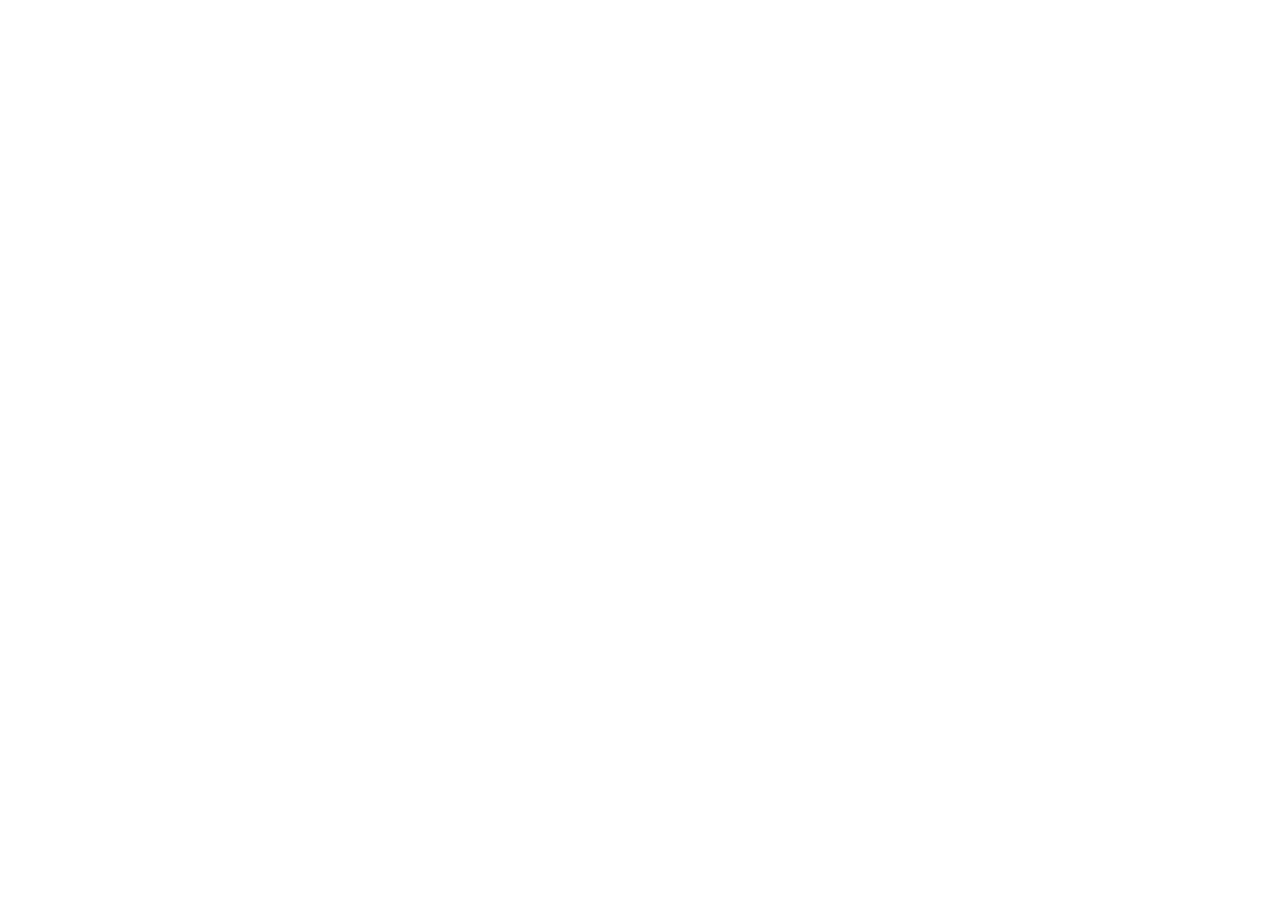
==== index.html @ 286fa3f6 "Create index.html" ====
<!DOCTYPE html>
<html>
<head>
    <meta charset="UTF-8">
    <meta name="viewport" content="width=device-width, initial-scale=1.0">
    <title>NexuronAI</title>

    <style>
        * {
            margin: 0;
            padding: 0;
            box-sizing: border-box;
        }

        html,
        body {
            width: 100%;
            height: 100%;
            overflow: hidden;
        }

        iframe {
            width: 100%;
            height: 100%;
            border: none;
            display: block;
        }
    </style>
</head>

<body>

    <iframe
        src="https://bradyai-web.onrender.com"
        allow="fullscreen"
    ></iframe>

</body>
</html>
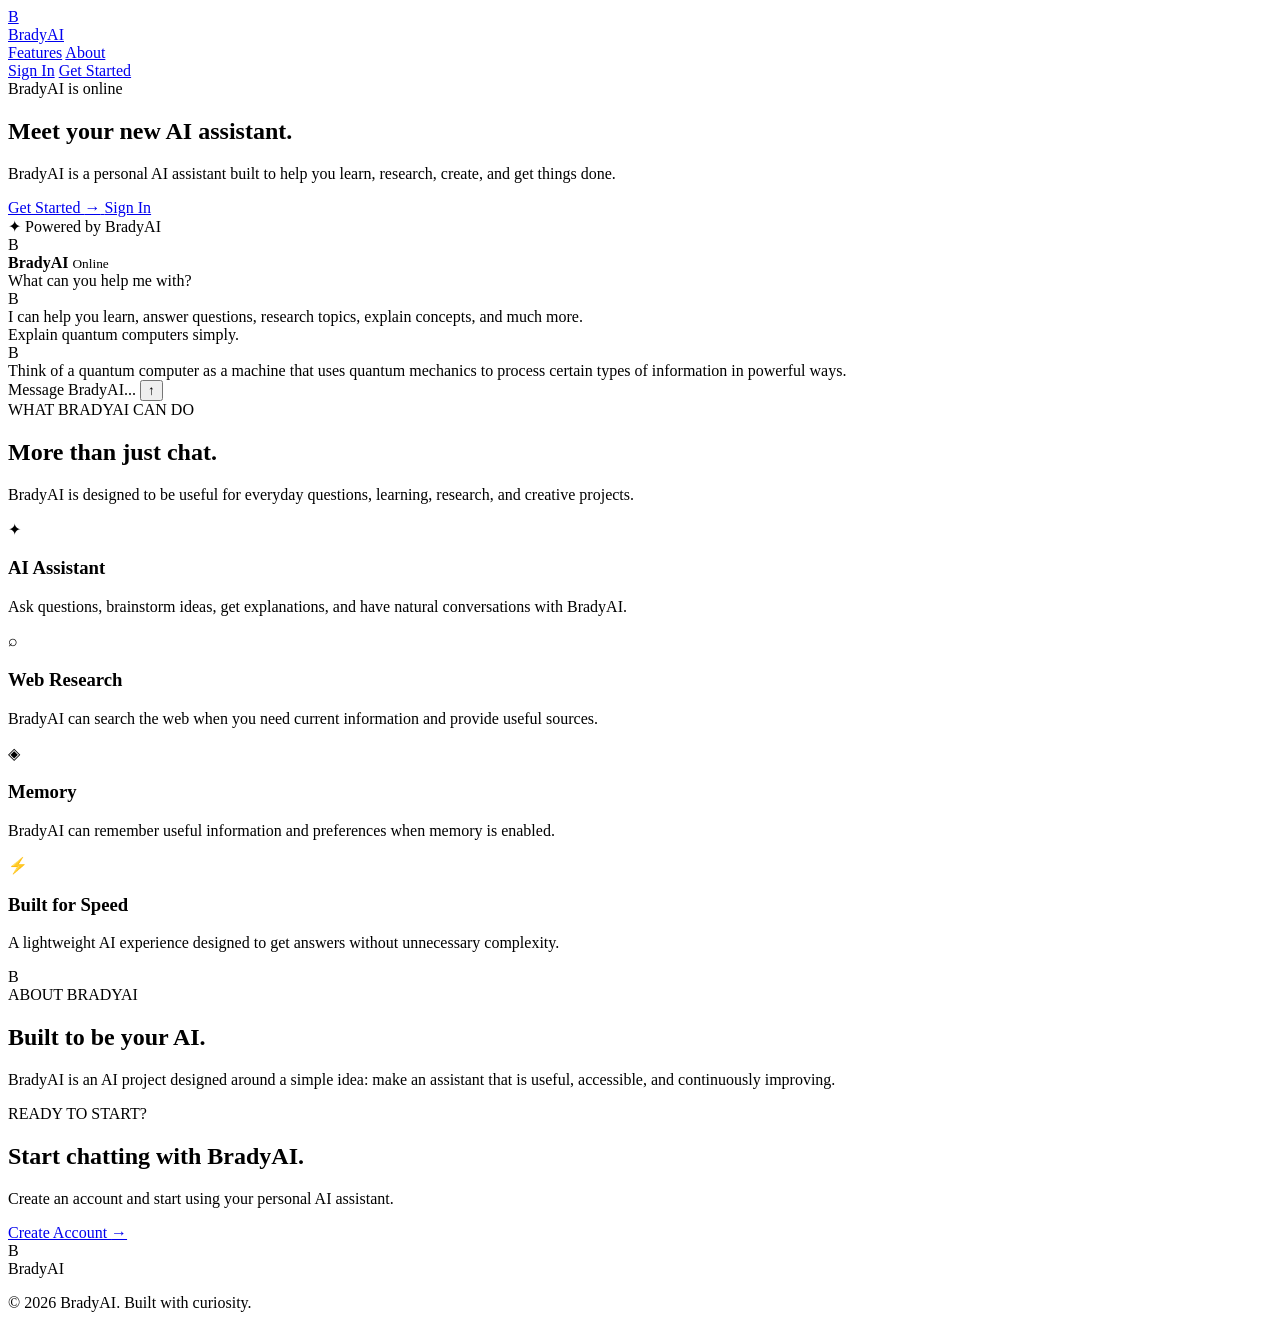
==== commit f994d51c: "Rename index (3).html to index.html" ====
--- a/index.html
+++ b/index.html
@@ -1,39 +1,345 @@
 <!DOCTYPE html>
-<html>
+<html lang="en">
 <head>
     <meta charset="UTF-8">
     <meta name="viewport" content="width=device-width, initial-scale=1.0">
-    <title>NexuronAI</title>
-
-    <style>
-        * {
-            margin: 0;
-            padding: 0;
-            box-sizing: border-box;
-        }
-
-        html,
-        body {
-            width: 100%;
-            height: 100%;
-            overflow: hidden;
-        }
-
-        iframe {
-            width: 100%;
-            height: 100%;
-            border: none;
-            display: block;
-        }
-    </style>
+
+    <title>BradyAI — Your AI Assistant</title>
+
+    <link rel="icon" type="image/png" href="{{ url_for('static', filename='bradyai.png') }}">
+
+    <link rel="stylesheet" href="/static/landing.css">
+
+    <!-- Clerk -->
+    <script
+      defer
+      crossorigin="anonymous"
+      src="https://shining-insect-593.clerk.accounts.dev/npm/@clerk/ui@1/dist/ui.browser.js"
+      type="text/javascript">
+    </script>
+
+    <script
+      defer
+      crossorigin="anonymous"
+      data-clerk-publishable-key="pk_test_c2hpbmluZy1pbnNlY3QtNTkzLmNsZXJrLmFjY291bnRzLmRldiQ"
+      src="https://shining-insect-593.clerk.accounts.dev/npm/@clerk/clerk-js@6/dist/clerk.browser.js">
+    </script>
 </head>
 
 <body>
 
-    <iframe
-        src="https://bradyai-web.onrender.com"
-        allow="fullscreen"
-    ></iframe>
+    <!-- ================= NAVBAR ================= -->
+
+    <header class="navbar">
+
+        <a href="/" class="logo">
+            <div class="logo-icon">B</div>
+            <span>Brady<span class="logo-ai">AI</span></span>
+        </a>
+
+        <nav class="nav-links">
+            <a href="#features">Features</a>
+            <a href="#about">About</a>
+        </nav>
+
+        <div class="nav-buttons">
+            <a href="/sign-in" class="login-btn">Sign In</a>
+            <a href="/sign-up" class="signup-btn">Get Started</a>
+        </div>
+
+    </header>
+
+
+    <!-- ================= HERO ================= -->
+
+    <main>
+
+        <section class="hero">
+
+            <div class="hero-content">
+
+                <div class="badge">
+                    <span class="status-dot"></span>
+                    BradyAI is online
+                </div>
+
+                <h1>
+                    Meet your new
+                    <span>AI assistant.</span>
+                </h1>
+
+                <p>
+                    BradyAI is a personal AI assistant built to help you
+                    learn, research, create, and get things done.
+                </p>
+
+                <div class="hero-buttons">
+
+                    <a href="/sign-up" class="primary-btn">
+                        Get Started
+                        <span>→</span>
+                    </a>
+
+                    <a href="/sign-in" class="secondary-btn">
+                        Sign In
+                    </a>
+
+                </div>
+
+                <div class="hero-note">
+                    <span>✦</span>
+                    Powered by BradyAI
+                </div>
+
+            </div>
+
+
+            <!-- AI PREVIEW -->
+
+            <div class="ai-preview">
+
+                <div class="preview-glow"></div>
+
+                <div class="chat-window">
+
+                    <div class="chat-header">
+
+                        <div class="chat-brand">
+                            <div class="mini-logo">B</div>
+
+                            <div>
+                                <strong>BradyAI</strong>
+                                <small>
+                                    <span class="online-dot"></span>
+                                    Online
+                                </small>
+                            </div>
+                        </div>
+
+                        <div class="window-dots">
+                            <span></span>
+                            <span></span>
+                            <span></span>
+                        </div>
+
+                    </div>
+
+
+                    <div class="messages">
+
+                        <div class="message user-message">
+                            What can you help me with?
+                        </div>
+
+                        <div class="message ai-message">
+
+                            <div class="ai-avatar">B</div>
+
+                            <div>
+                                I can help you learn, answer questions,
+                                research topics, explain concepts, and much more.
+                            </div>
+
+                        </div>
+
+                        <div class="message user-message">
+                            Explain quantum computers simply.
+                        </div>
+
+                        <div class="message ai-message">
+
+                            <div class="ai-avatar">B</div>
+
+                            <div>
+                                Think of a quantum computer as a machine
+                                that uses quantum mechanics to process
+                                certain types of information in powerful ways.
+                            </div>
+
+                        </div>
+
+                    </div>
+
+
+                    <div class="fake-input">
+                        <span>Message BradyAI...</span>
+                        <button>↑</button>
+                    </div>
+
+                </div>
+
+            </div>
+
+        </section>
+
+
+        <!-- ================= FEATURES ================= -->
+
+        <section class="features" id="features">
+
+            <div class="section-heading">
+
+                <div class="small-label">
+                    WHAT BRADYAI CAN DO
+                </div>
+
+                <h2>
+                    More than just
+                    <span>chat.</span>
+                </h2>
+
+                <p>
+                    BradyAI is designed to be useful for everyday questions,
+                    learning, research, and creative projects.
+                </p>
+
+            </div>
+
+
+            <div class="feature-grid">
+
+                <div class="feature-card">
+
+                    <div class="feature-icon">✦</div>
+
+                    <h3>AI Assistant</h3>
+
+                    <p>
+                        Ask questions, brainstorm ideas, get explanations,
+                        and have natural conversations with BradyAI.
+                    </p>
+
+                </div>
+
+
+                <div class="feature-card">
+
+                    <div class="feature-icon">⌕</div>
+
+                    <h3>Web Research</h3>
+
+                    <p>
+                        BradyAI can search the web when you need current
+                        information and provide useful sources.
+                    </p>
+
+                </div>
+
+
+                <div class="feature-card">
+
+                    <div class="feature-icon">◈</div>
+
+                    <h3>Memory</h3>
+
+                    <p>
+                        BradyAI can remember useful information and
+                        preferences when memory is enabled.
+                    </p>
+
+                </div>
+
+
+                <div class="feature-card">
+
+                    <div class="feature-icon">⚡</div>
+
+                    <h3>Built for Speed</h3>
+
+                    <p>
+                        A lightweight AI experience designed to get
+                        answers without unnecessary complexity.
+                    </p>
+
+                </div>
+
+            </div>
+
+        </section>
+
+
+        <!-- ================= ABOUT ================= -->
+
+        <section class="about" id="about">
+
+            <div class="about-card">
+
+                <div class="about-icon">
+                    B
+                </div>
+
+                <div>
+
+                    <div class="small-label">
+                        ABOUT BRADYAI
+                    </div>
+
+                    <h2>
+                        Built to be
+                        <span>your AI.</span>
+                    </h2>
+
+                    <p>
+                        BradyAI is an AI project designed around a simple idea:
+                        make an assistant that is useful, accessible, and
+                        continuously improving.
+                    </p>
+
+                </div>
+
+            </div>
+
+        </section>
+
+
+        <!-- ================= CTA ================= -->
+
+        <section class="cta">
+
+            <div class="cta-glow"></div>
+
+            <div class="cta-content">
+
+                <div class="small-label">
+                    READY TO START?
+                </div>
+
+                <h2>
+                    Start chatting with
+                    <span>BradyAI.</span>
+                </h2>
+
+                <p>
+                    Create an account and start using your personal AI assistant.
+                </p>
+
+                <a href="/sign-up" class="primary-btn">
+                    Create Account
+                    <span>→</span>
+                </a>
+
+            </div>
+
+        </section>
+
+    </main>
+
+
+    <!-- ================= FOOTER ================= -->
+
+    <footer>
+
+        <div class="footer-logo">
+            <div class="logo-icon">B</div>
+            Brady<span>AI</span>
+        </div>
+
+        <p>
+            © 2026 BradyAI. Built with curiosity.
+        </p>
+
+    </footer>
+
 
 </body>
 </html>
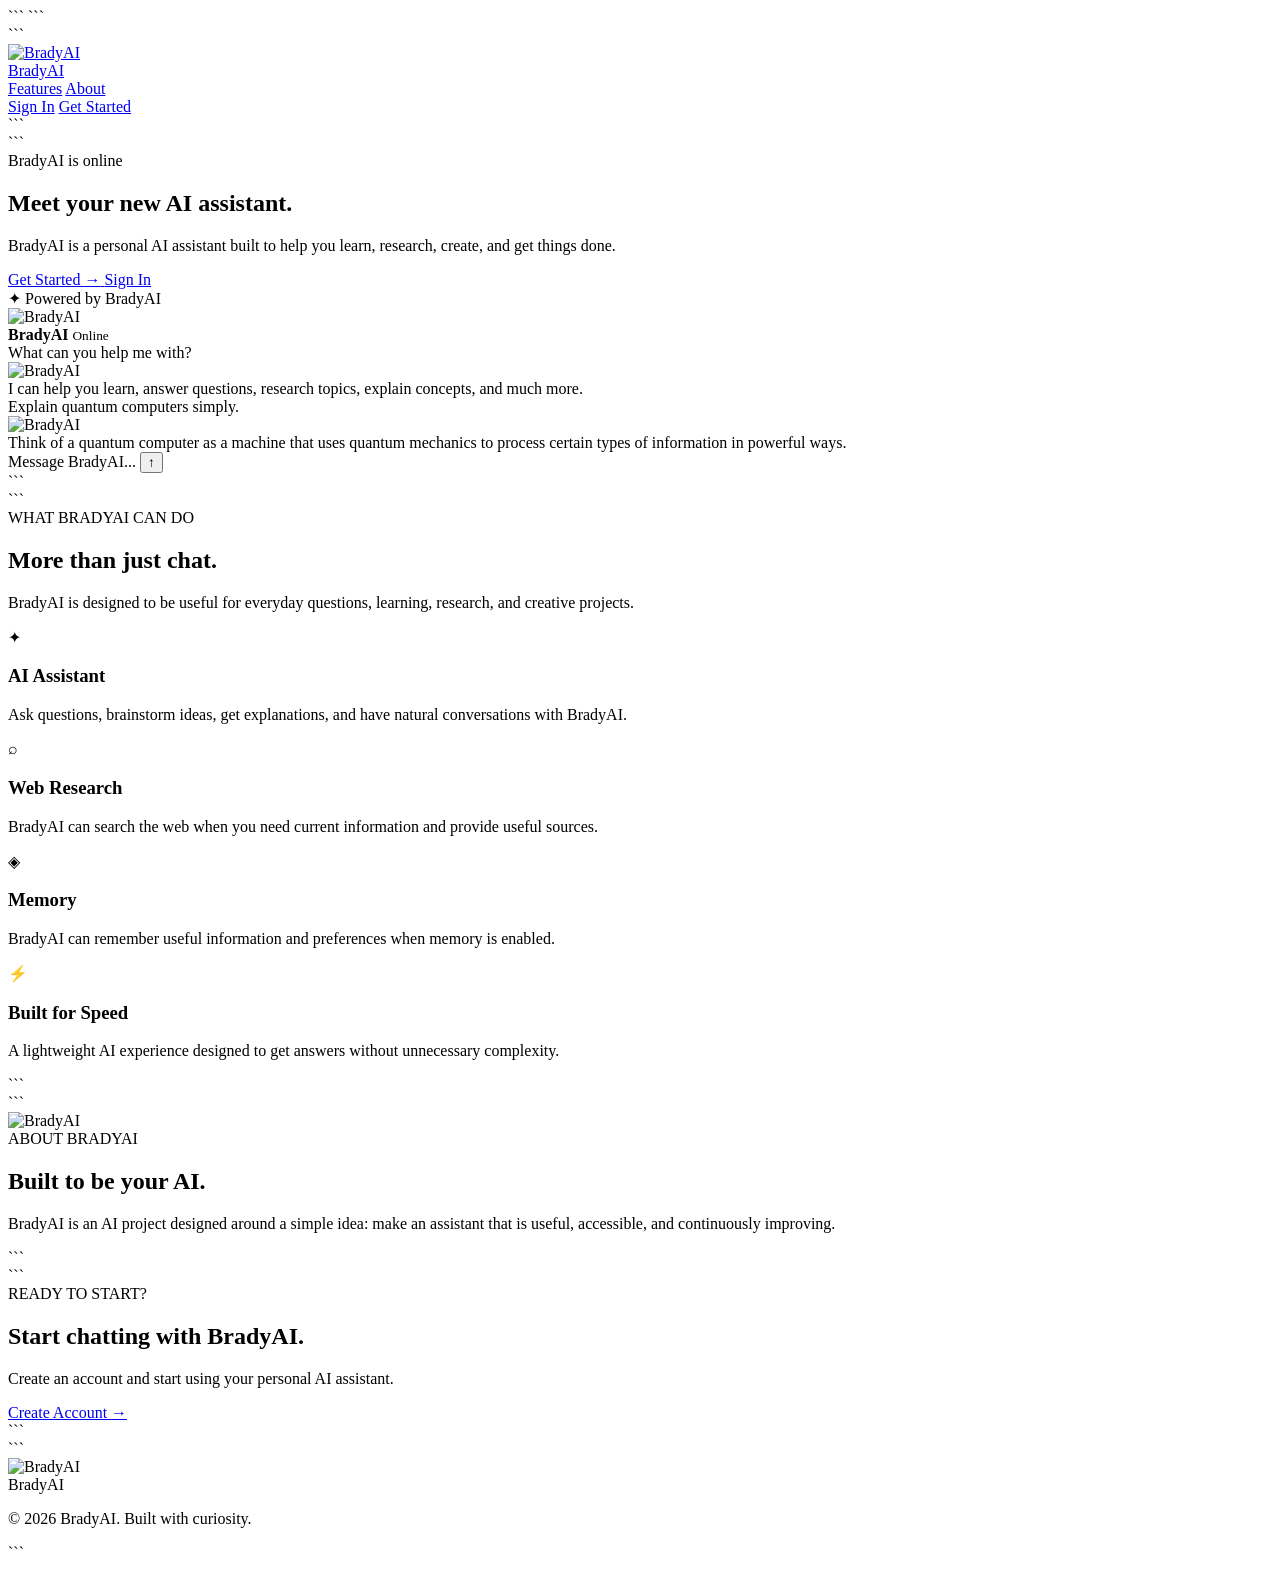
==== commit cd145485: "Update index.html" ====
--- a/index.html
+++ b/index.html
@@ -1,345 +1,369 @@
 <!DOCTYPE html>
+
 <html lang="en">
+
 <head>
     <meta charset="UTF-8">
     <meta name="viewport" content="width=device-width, initial-scale=1.0">
 
-    <title>BradyAI — Your AI Assistant</title>
-
-    <link rel="icon" type="image/png" href="{{ url_for('static', filename='bradyai.png') }}">
-
-    <link rel="stylesheet" href="/static/landing.css">
-
-    <!-- Clerk -->
-    <script
-      defer
-      crossorigin="anonymous"
-      src="https://shining-insect-593.clerk.accounts.dev/npm/@clerk/ui@1/dist/ui.browser.js"
-      type="text/javascript">
-    </script>
-
-    <script
-      defer
-      crossorigin="anonymous"
-      data-clerk-publishable-key="pk_test_c2hpbmluZy1pbnNlY3QtNTkzLmNsZXJrLmFjY291bnRzLmRldiQ"
-      src="https://shining-insect-593.clerk.accounts.dev/npm/@clerk/clerk-js@6/dist/clerk.browser.js">
-    </script>
+```
+<title>BradyAI — Your AI Assistant</title>
+
+<link rel="icon" type="image/png" href="./bradyai.png">
+
+<link rel="stylesheet" href="./landing.css">
+
+<!-- Clerk UI -->
+<script
+    defer
+    crossorigin="anonymous"
+    src="https://shining-insect-593.clerk.accounts.dev/npm/@clerk/ui@1/dist/ui.browser.js"
+    type="text/javascript">
+</script>
+
+<!-- Clerk -->
+<script
+    defer
+    crossorigin="anonymous"
+    data-clerk-publishable-key="pk_test_c2hpbmluZy1pbnNlY3QtNTkzLmNsZXJrLmFjY291bnRzLmRldiQ"
+    src="https://shining-insect-593.clerk.accounts.dev/npm/@clerk/clerk-js@6/dist/clerk.browser.js">
+</script>
+```
+
 </head>
 
 <body>
 
-    <!-- ================= NAVBAR ================= -->
-
-    <header class="navbar">
-
-        <a href="/" class="logo">
-            <div class="logo-icon">B</div>
-            <span>Brady<span class="logo-ai">AI</span></span>
+<header class="navbar">
+
+```
+<a href="./index.html" class="logo">
+    <div class="logo-icon">
+        <img src="./bradyai.png" alt="BradyAI">
+    </div>
+
+    <span>
+        Brady<span class="logo-ai">AI</span>
+    </span>
+</a>
+
+<nav class="nav-links">
+    <a href="#features">Features</a>
+    <a href="#about">About</a>
+</nav>
+
+<div class="nav-buttons">
+    <a href="./sign-in.html" class="login-btn">Sign In</a>
+    <a href="./sign-up.html" class="signup-btn">Get Started</a>
+</div>
+```
+
+</header>
+
+<main>
+
+<section class="hero">
+
+```
+<div class="hero-content">
+
+    <div class="badge">
+        <span class="status-dot"></span>
+        BradyAI is online
+    </div>
+
+    <h1>
+        Meet your new
+        <span>AI assistant.</span>
+    </h1>
+
+    <p>
+        BradyAI is a personal AI assistant built to help you
+        learn, research, create, and get things done.
+    </p>
+
+    <div class="hero-buttons">
+
+        <a href="./sign-up.html" class="primary-btn">
+            Get Started
+            <span>→</span>
         </a>
 
-        <nav class="nav-links">
-            <a href="#features">Features</a>
-            <a href="#about">About</a>
-        </nav>
-
-        <div class="nav-buttons">
-            <a href="/sign-in" class="login-btn">Sign In</a>
-            <a href="/sign-up" class="signup-btn">Get Started</a>
+        <a href="./sign-in.html" class="secondary-btn">
+            Sign In
+        </a>
+
+    </div>
+
+    <div class="hero-note">
+        <span>✦</span>
+        Powered by BradyAI
+    </div>
+
+</div>
+
+
+<div class="ai-preview">
+
+    <div class="preview-glow"></div>
+
+    <div class="chat-window">
+
+        <div class="chat-header">
+
+            <div class="chat-brand">
+
+                <div class="mini-logo">
+                    <img src="./bradyai.png" alt="BradyAI">
+                </div>
+
+                <div>
+                    <strong>BradyAI</strong>
+
+                    <small>
+                        <span class="online-dot"></span>
+                        Online
+                    </small>
+                </div>
+
+            </div>
+
+            <div class="window-dots">
+                <span></span>
+                <span></span>
+                <span></span>
+            </div>
+
         </div>
 
-    </header>
-
-
-    <!-- ================= HERO ================= -->
-
-    <main>
-
-        <section class="hero">
-
-            <div class="hero-content">
-
-                <div class="badge">
-                    <span class="status-dot"></span>
-                    BradyAI is online
-                </div>
-
-                <h1>
-                    Meet your new
-                    <span>AI assistant.</span>
-                </h1>
-
-                <p>
-                    BradyAI is a personal AI assistant built to help you
-                    learn, research, create, and get things done.
-                </p>
-
-                <div class="hero-buttons">
-
-                    <a href="/sign-up" class="primary-btn">
-                        Get Started
-                        <span>→</span>
-                    </a>
-
-                    <a href="/sign-in" class="secondary-btn">
-                        Sign In
-                    </a>
-
-                </div>
-
-                <div class="hero-note">
-                    <span>✦</span>
-                    Powered by BradyAI
-                </div>
-
-            </div>
-
-
-            <!-- AI PREVIEW -->
-
-            <div class="ai-preview">
-
-                <div class="preview-glow"></div>
-
-                <div class="chat-window">
-
-                    <div class="chat-header">
-
-                        <div class="chat-brand">
-                            <div class="mini-logo">B</div>
-
-                            <div>
-                                <strong>BradyAI</strong>
-                                <small>
-                                    <span class="online-dot"></span>
-                                    Online
-                                </small>
-                            </div>
-                        </div>
-
-                        <div class="window-dots">
-                            <span></span>
-                            <span></span>
-                            <span></span>
-                        </div>
-
-                    </div>
-
-
-                    <div class="messages">
-
-                        <div class="message user-message">
-                            What can you help me with?
-                        </div>
-
-                        <div class="message ai-message">
-
-                            <div class="ai-avatar">B</div>
-
-                            <div>
-                                I can help you learn, answer questions,
-                                research topics, explain concepts, and much more.
-                            </div>
-
-                        </div>
-
-                        <div class="message user-message">
-                            Explain quantum computers simply.
-                        </div>
-
-                        <div class="message ai-message">
-
-                            <div class="ai-avatar">B</div>
-
-                            <div>
-                                Think of a quantum computer as a machine
-                                that uses quantum mechanics to process
-                                certain types of information in powerful ways.
-                            </div>
-
-                        </div>
-
-                    </div>
-
-
-                    <div class="fake-input">
-                        <span>Message BradyAI...</span>
-                        <button>↑</button>
-                    </div>
-
-                </div>
-
-            </div>
-
-        </section>
-
-
-        <!-- ================= FEATURES ================= -->
-
-        <section class="features" id="features">
-
-            <div class="section-heading">
-
-                <div class="small-label">
-                    WHAT BRADYAI CAN DO
-                </div>
-
-                <h2>
-                    More than just
-                    <span>chat.</span>
-                </h2>
-
-                <p>
-                    BradyAI is designed to be useful for everyday questions,
-                    learning, research, and creative projects.
-                </p>
-
-            </div>
-
-
-            <div class="feature-grid">
-
-                <div class="feature-card">
-
-                    <div class="feature-icon">✦</div>
-
-                    <h3>AI Assistant</h3>
-
-                    <p>
-                        Ask questions, brainstorm ideas, get explanations,
-                        and have natural conversations with BradyAI.
-                    </p>
-
-                </div>
-
-
-                <div class="feature-card">
-
-                    <div class="feature-icon">⌕</div>
-
-                    <h3>Web Research</h3>
-
-                    <p>
-                        BradyAI can search the web when you need current
-                        information and provide useful sources.
-                    </p>
-
-                </div>
-
-
-                <div class="feature-card">
-
-                    <div class="feature-icon">◈</div>
-
-                    <h3>Memory</h3>
-
-                    <p>
-                        BradyAI can remember useful information and
-                        preferences when memory is enabled.
-                    </p>
-
-                </div>
-
-
-                <div class="feature-card">
-
-                    <div class="feature-icon">⚡</div>
-
-                    <h3>Built for Speed</h3>
-
-                    <p>
-                        A lightweight AI experience designed to get
-                        answers without unnecessary complexity.
-                    </p>
-
-                </div>
-
-            </div>
-
-        </section>
-
-
-        <!-- ================= ABOUT ================= -->
-
-        <section class="about" id="about">
-
-            <div class="about-card">
-
-                <div class="about-icon">
-                    B
+
+        <div class="messages">
+
+            <div class="message user-message">
+                What can you help me with?
+            </div>
+
+            <div class="message ai-message">
+
+                <div class="ai-avatar">
+                    <img src="./bradyai.png" alt="BradyAI">
                 </div>
 
                 <div>
-
-                    <div class="small-label">
-                        ABOUT BRADYAI
-                    </div>
-
-                    <h2>
-                        Built to be
-                        <span>your AI.</span>
-                    </h2>
-
-                    <p>
-                        BradyAI is an AI project designed around a simple idea:
-                        make an assistant that is useful, accessible, and
-                        continuously improving.
-                    </p>
-
-                </div>
-
-            </div>
-
-        </section>
-
-
-        <!-- ================= CTA ================= -->
-
-        <section class="cta">
-
-            <div class="cta-glow"></div>
-
-            <div class="cta-content">
-
-                <div class="small-label">
-                    READY TO START?
-                </div>
-
-                <h2>
-                    Start chatting with
-                    <span>BradyAI.</span>
-                </h2>
-
-                <p>
-                    Create an account and start using your personal AI assistant.
-                </p>
-
-                <a href="/sign-up" class="primary-btn">
-                    Create Account
-                    <span>→</span>
-                </a>
-
-            </div>
-
-        </section>
-
-    </main>
-
-
-    <!-- ================= FOOTER ================= -->
-
-    <footer>
-
-        <div class="footer-logo">
-            <div class="logo-icon">B</div>
-            Brady<span>AI</span>
+                    I can help you learn, answer questions,
+                    research topics, explain concepts, and much more.
+                </div>
+
+            </div>
+
+            <div class="message user-message">
+                Explain quantum computers simply.
+            </div>
+
+            <div class="message ai-message">
+
+                <div class="ai-avatar">
+                    <img src="./bradyai.png" alt="BradyAI">
+                </div>
+
+                <div>
+                    Think of a quantum computer as a machine
+                    that uses quantum mechanics to process
+                    certain types of information in powerful ways.
+                </div>
+
+            </div>
+
         </div>
 
-        <p>
-            © 2026 BradyAI. Built with curiosity.
-        </p>
-
-    </footer>
-
+
+        <div class="fake-input">
+
+            <span>
+                Message BradyAI...
+            </span>
+
+            <button>
+                ↑
+            </button>
+
+        </div>
+
+    </div>
+
+</div>
+```
+
+</section>
+
+<section class="features" id="features">
+
+```
+<div class="section-heading">
+
+    <div class="small-label">
+        WHAT BRADYAI CAN DO
+    </div>
+
+    <h2>
+        More than just
+        <span>chat.</span>
+    </h2>
+
+    <p>
+        BradyAI is designed to be useful for everyday questions,
+        learning, research, and creative projects.
+    </p>
+
+</div>
+
+
+<div class="feature-grid">
+
+    <div class="feature-card">
+
+        <div class="feature-icon">✦</div>
+
+        <h3>AI Assistant</h3>
+
+        <p>
+            Ask questions, brainstorm ideas, get explanations,
+            and have natural conversations with BradyAI.
+        </p>
+
+    </div>
+
+
+    <div class="feature-card">
+
+        <div class="feature-icon">⌕</div>
+
+        <h3>Web Research</h3>
+
+        <p>
+            BradyAI can search the web when you need current
+            information and provide useful sources.
+        </p>
+
+    </div>
+
+
+    <div class="feature-card">
+
+        <div class="feature-icon">◈</div>
+
+        <h3>Memory</h3>
+
+        <p>
+            BradyAI can remember useful information and
+            preferences when memory is enabled.
+        </p>
+
+    </div>
+
+
+    <div class="feature-card">
+
+        <div class="feature-icon">⚡</div>
+
+        <h3>Built for Speed</h3>
+
+        <p>
+            A lightweight AI experience designed to get
+            answers without unnecessary complexity.
+        </p>
+
+    </div>
+
+</div>
+```
+
+</section>
+
+<section class="about" id="about">
+
+```
+<div class="about-card">
+
+    <div class="about-icon">
+        <img src="./bradyai.png" alt="BradyAI">
+    </div>
+
+    <div>
+
+        <div class="small-label">
+            ABOUT BRADYAI
+        </div>
+
+        <h2>
+            Built to be
+            <span>your AI.</span>
+        </h2>
+
+        <p>
+            BradyAI is an AI project designed around a simple idea:
+            make an assistant that is useful, accessible, and
+            continuously improving.
+        </p>
+
+    </div>
+
+</div>
+```
+
+</section>
+
+<section class="cta">
+
+```
+<div class="cta-glow"></div>
+
+<div class="cta-content">
+
+    <div class="small-label">
+        READY TO START?
+    </div>
+
+    <h2>
+        Start chatting with
+        <span>BradyAI.</span>
+    </h2>
+
+    <p>
+        Create an account and start using your personal AI assistant.
+    </p>
+
+    <a href="./sign-up.html" class="primary-btn">
+        Create Account
+        <span>→</span>
+    </a>
+
+</div>
+```
+
+</section>
+
+</main>
+
+<footer>
+
+```
+<div class="footer-logo">
+
+    <div class="logo-icon">
+        <img src="./bradyai.png" alt="BradyAI">
+    </div>
+
+    Brady<span>AI</span>
+
+</div>
+
+<p>
+    © 2026 BradyAI. Built with curiosity.
+</p>
+```
+
+</footer>
 
 </body>
 </html>
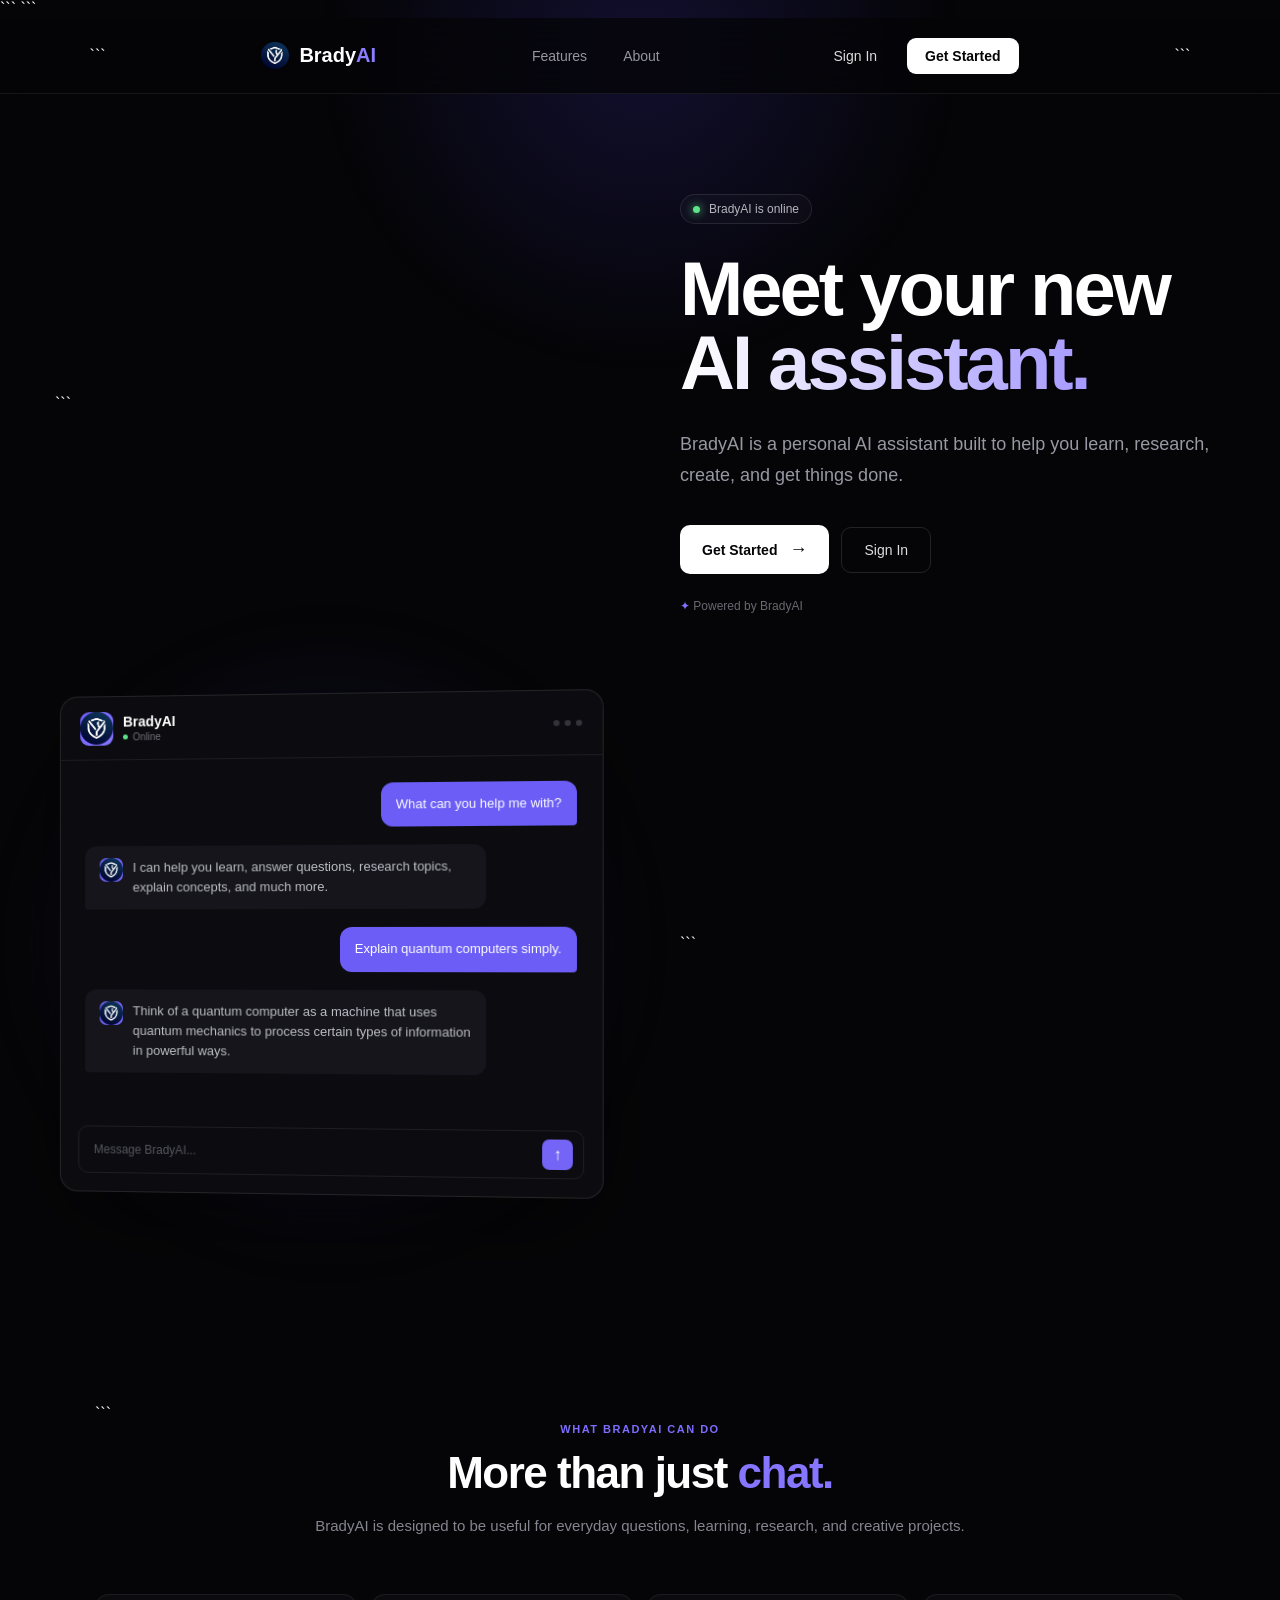
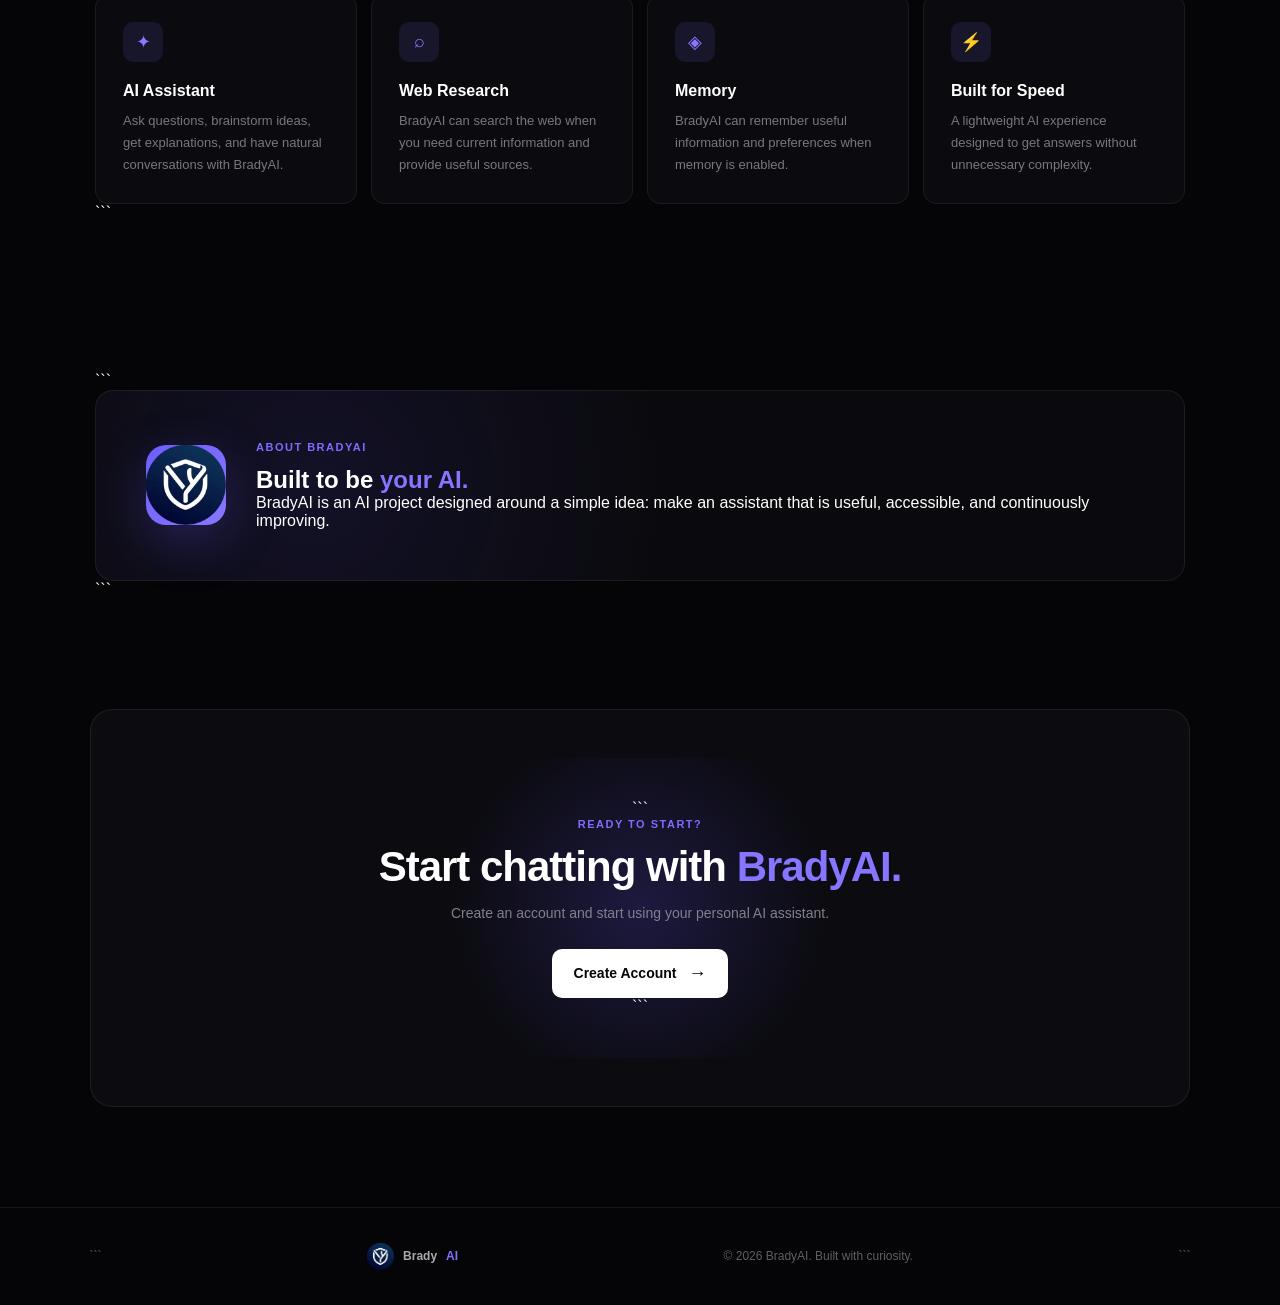
==== commit 5c77cebf: "Update index.html" ====
--- a/index.html
+++ b/index.html
@@ -9,7 +9,7 @@
 ```
 <title>BradyAI — Your AI Assistant</title>
 
-<link rel="icon" type="image/png" href="./bradyai.png">
+<link rel="icon" type="image/png" href="bradyai.png">
 
 <link rel="stylesheet" href="./landing.css">
 
--- a/landing.css
+++ b/landing.css
@@ -0,0 +1,1138 @@
+* {
+    box-sizing: border-box;
+    margin: 0;
+    padding: 0;
+}
+
+html {
+    scroll-behavior: smooth;
+}
+
+body {
+    font-family:
+        Inter,
+        -apple-system,
+        BlinkMacSystemFont,
+        "Segoe UI",
+        sans-serif;
+
+    background: #050507;
+    color: #ffffff;
+
+    overflow-x: hidden;
+}
+
+
+/* =========================
+   BACKGROUND
+========================= */
+
+body::before {
+    content: "";
+
+    position: fixed;
+
+    width: 700px;
+    height: 700px;
+
+    top: -300px;
+    left: 50%;
+
+    transform: translateX(-50%);
+
+    background:
+        radial-gradient(
+            circle,
+            rgba(90, 70, 255, 0.16),
+            transparent 65%
+        );
+
+    pointer-events: none;
+
+    z-index: -1;
+}
+
+
+/* =========================
+   NAVBAR
+========================= */
+
+.navbar {
+    height: 76px;
+
+    display: flex;
+    align-items: center;
+    justify-content: space-between;
+
+    padding: 0 7%;
+
+    border-bottom: 1px solid rgba(255,255,255,0.07);
+
+    background: rgba(5,5,7,0.75);
+
+    backdrop-filter: blur(20px);
+
+    position: sticky;
+    top: 0;
+
+    z-index: 100;
+}
+
+
+.logo {
+    display: flex;
+    align-items: center;
+    gap: 10px;
+
+    color: white;
+
+    text-decoration: none;
+
+    font-size: 20px;
+    font-weight: 700;
+}
+
+
+/* MAIN NAVBAR LOGO */
+
+.logo-icon {
+    width: 28px !important;
+    height: 28px !important;
+
+    min-width: 28px;
+    min-height: 28px;
+
+    max-width: 28px;
+    max-height: 28px;
+
+    display: flex;
+    align-items: center;
+    justify-content: center;
+
+    overflow: hidden;
+
+    flex-shrink: 0;
+}
+
+
+.logo-icon img {
+    width: 28px !important;
+    height: 28px !important;
+
+    max-width: 28px;
+    max-height: 28px;
+
+    display: block;
+
+    object-fit: contain;
+}
+
+
+.logo-ai {
+    color: #8d7dff;
+}
+
+
+.nav-links {
+    display: flex;
+    gap: 36px;
+}
+
+
+.nav-links a {
+    color: #96969f;
+
+    text-decoration: none;
+
+    font-size: 14px;
+
+    transition: 0.2s;
+}
+
+
+.nav-links a:hover {
+    color: white;
+}
+
+
+.nav-buttons {
+    display: flex;
+    align-items: center;
+
+    gap: 12px;
+}
+
+
+.login-btn {
+    color: #ddd;
+
+    text-decoration: none;
+
+    font-size: 14px;
+
+    padding: 10px 18px;
+}
+
+
+.signup-btn {
+    text-decoration: none;
+
+    color: #050507;
+
+    background: #ffffff;
+
+    padding: 10px 18px;
+
+    border-radius: 9px;
+
+    font-size: 14px;
+    font-weight: 600;
+
+    transition: 0.2s;
+}
+
+
+.signup-btn:hover {
+    transform: translateY(-1px);
+
+    box-shadow:
+        0 8px 25px rgba(255,255,255,0.12);
+}
+
+
+/* =========================
+   HERO
+========================= */
+
+.hero {
+    min-height: 720px;
+
+    display: grid;
+
+    grid-template-columns: 1fr 1fr;
+
+    align-items: center;
+
+    gap: 80px;
+
+    max-width: 1250px;
+
+    margin: auto;
+
+    padding: 100px 40px;
+}
+
+
+.hero-content {
+    max-width: 600px;
+}
+
+
+.badge {
+    display: inline-flex;
+
+    align-items: center;
+
+    gap: 9px;
+
+    padding: 7px 12px;
+
+    border: 1px solid rgba(255,255,255,0.1);
+
+    border-radius: 999px;
+
+    color: #b6b6bd;
+
+    font-size: 12px;
+
+    background: rgba(255,255,255,0.025);
+
+    margin-bottom: 28px;
+}
+
+
+.status-dot {
+    width: 7px;
+    height: 7px;
+
+    border-radius: 50%;
+
+    background: #5ee28a;
+
+    box-shadow:
+        0 0 10px #5ee28a;
+}
+
+
+.hero h1 {
+    font-size: clamp(48px, 6vw, 76px);
+
+    line-height: 0.98;
+
+    letter-spacing: -3px;
+
+    font-weight: 750;
+
+    margin-bottom: 28px;
+}
+
+
+.hero h1 span {
+    display: block;
+
+    background:
+        linear-gradient(
+            90deg,
+            #ffffff,
+            #8877ff
+        );
+
+    -webkit-background-clip: text;
+    background-clip: text;
+
+    color: transparent;
+}
+
+
+.hero p {
+    color: #9898a3;
+
+    font-size: 18px;
+
+    line-height: 1.7;
+
+    max-width: 530px;
+
+    margin-bottom: 35px;
+}
+
+
+.hero-buttons {
+    display: flex;
+
+    gap: 12px;
+
+    align-items: center;
+}
+
+
+.primary-btn {
+    display: inline-flex;
+
+    align-items: center;
+    justify-content: center;
+
+    gap: 12px;
+
+    padding: 14px 22px;
+
+    background: #ffffff;
+
+    color: #050507;
+
+    text-decoration: none;
+
+    border-radius: 10px;
+
+    font-weight: 650;
+
+    font-size: 14px;
+
+    transition: 0.25s;
+}
+
+
+.primary-btn:hover {
+    transform: translateY(-2px);
+
+    box-shadow:
+        0 15px 40px rgba(255,255,255,0.12);
+}
+
+
+.primary-btn span {
+    font-size: 18px;
+}
+
+
+.secondary-btn {
+    display: inline-flex;
+
+    align-items: center;
+
+    padding: 14px 22px;
+
+    border: 1px solid rgba(255,255,255,0.12);
+
+    border-radius: 10px;
+
+    color: #ddd;
+
+    text-decoration: none;
+
+    font-size: 14px;
+
+    transition: 0.2s;
+}
+
+
+.secondary-btn:hover {
+    background: rgba(255,255,255,0.05);
+
+    border-color: rgba(255,255,255,0.2);
+}
+
+
+.hero-note {
+    margin-top: 25px;
+
+    color: #686872;
+
+    font-size: 12px;
+}
+
+
+.hero-note span {
+    color: #8171ff;
+}
+
+
+/* =========================
+   AI PREVIEW
+========================= */
+
+.ai-preview {
+    position: relative;
+}
+
+
+.preview-glow {
+    position: absolute;
+
+    inset: -80px;
+
+    background:
+        radial-gradient(
+            circle,
+            rgba(100,80,255,0.22),
+            transparent 65%
+        );
+
+    filter: blur(30px);
+
+    pointer-events: none;
+}
+
+
+.chat-window {
+    position: relative;
+
+    background: #0c0c10;
+
+    border: 1px solid rgba(255,255,255,0.1);
+
+    border-radius: 18px;
+
+    overflow: hidden;
+
+    box-shadow:
+        0 30px 100px rgba(0,0,0,0.55);
+
+    transform: perspective(1200px) rotateY(-4deg);
+}
+
+
+.chat-header {
+    height: 64px;
+
+    display: flex;
+
+    align-items: center;
+
+    justify-content: space-between;
+
+    padding: 0 20px;
+
+    border-bottom: 1px solid rgba(255,255,255,0.07);
+}
+
+
+.chat-brand {
+    display: flex;
+
+    align-items: center;
+
+    gap: 10px;
+}
+
+
+.mini-logo {
+    width: 34px;
+    height: 34px;
+
+    display: flex;
+
+    align-items: center;
+    justify-content: center;
+
+    border-radius: 9px;
+
+    background: linear-gradient(
+        135deg,
+        #6d5dfc,
+        #8877ff
+    );
+
+    font-weight: 800;
+
+    overflow: hidden;
+
+    flex-shrink: 0;
+}
+
+
+.mini-logo img {
+    width: 100%;
+    height: 100%;
+
+    display: block;
+
+    object-fit: contain;
+}
+
+
+.chat-brand strong {
+    display: block;
+
+    font-size: 14px;
+}
+
+
+.chat-brand small {
+    display: flex;
+
+    align-items: center;
+
+    gap: 5px;
+
+    color: #707078;
+
+    font-size: 10px;
+
+    margin-top: 2px;
+}
+
+
+.online-dot {
+    width: 5px;
+    height: 5px;
+
+    border-radius: 50%;
+
+    background: #5ee28a;
+}
+
+
+.window-dots {
+    display: flex;
+
+    gap: 5px;
+}
+
+
+.window-dots span {
+    width: 6px;
+    height: 6px;
+
+    border-radius: 50%;
+
+    background: #33333a;
+}
+
+
+.messages {
+    padding: 25px;
+
+    min-height: 370px;
+
+    display: flex;
+
+    flex-direction: column;
+
+    gap: 18px;
+}
+
+
+.message {
+    max-width: 82%;
+
+    padding: 12px 15px;
+
+    border-radius: 12px;
+
+    font-size: 13px;
+
+    line-height: 1.55;
+}
+
+
+.user-message {
+    align-self: flex-end;
+
+    background: #6b5df5;
+
+    color: white;
+
+    border-bottom-right-radius: 4px;
+}
+
+
+.ai-message {
+    align-self: flex-start;
+
+    display: flex;
+
+    gap: 10px;
+
+    background: #15151b;
+
+    color: #bdbdc6;
+
+    border-bottom-left-radius: 4px;
+}
+
+
+.ai-avatar {
+    flex-shrink: 0;
+
+    width: 24px;
+    height: 24px;
+
+    display: flex;
+
+    align-items: center;
+    justify-content: center;
+
+    background: #7565f7;
+
+    border-radius: 7px;
+
+    font-size: 10px;
+
+    font-weight: 700;
+
+    color: white;
+
+    overflow: hidden;
+}
+
+
+.ai-avatar img {
+    width: 100%;
+    height: 100%;
+
+    display: block;
+
+    object-fit: contain;
+}
+
+
+.fake-input {
+    margin: 0 18px 18px;
+
+    height: 48px;
+
+    border: 1px solid rgba(255,255,255,0.08);
+
+    border-radius: 10px;
+
+    display: flex;
+
+    align-items: center;
+
+    justify-content: space-between;
+
+    padding: 0 10px 0 15px;
+
+    color: #55555f;
+
+    font-size: 12px;
+}
+
+
+.fake-input button {
+    width: 30px;
+    height: 30px;
+
+    border: 0;
+
+    border-radius: 7px;
+
+    background: #7565f7;
+
+    color: white;
+
+    font-size: 16px;
+}
+
+
+/* =========================
+   FEATURES
+========================= */
+
+.features {
+    max-width: 1150px;
+
+    margin: auto;
+
+    padding: 110px 30px;
+}
+
+
+.section-heading {
+    text-align: center;
+
+    max-width: 650px;
+
+    margin: 0 auto 55px;
+}
+
+
+.small-label {
+    color: #7c6dff;
+
+    font-size: 11px;
+
+    font-weight: 700;
+
+    letter-spacing: 1.5px;
+
+    margin-bottom: 13px;
+}
+
+
+.section-heading h2 {
+    font-size: 44px;
+
+    letter-spacing: -1.5px;
+
+    margin-bottom: 15px;
+}
+
+
+.section-heading h2 span,
+.about h2 span,
+.cta h2 span {
+    color: #8675ff;
+}
+
+
+.section-heading p {
+    color: #858590;
+
+    line-height: 1.7;
+
+    font-size: 15px;
+}
+
+
+.feature-grid {
+    display: grid;
+
+    grid-template-columns:
+        repeat(4, 1fr);
+
+    gap: 14px;
+}
+
+
+.feature-card {
+    padding: 27px;
+
+    background: #0b0b0f;
+
+    border: 1px solid rgba(255,255,255,0.07);
+
+    border-radius: 14px;
+
+    transition: 0.25s;
+}
+
+
+.feature-card:hover {
+    transform: translateY(-5px);
+
+    border-color: rgba(126,108,255,0.35);
+
+    background: #0d0d13;
+}
+
+
+.feature-icon {
+    width: 40px;
+    height: 40px;
+
+    display: flex;
+
+    align-items: center;
+    justify-content: center;
+
+    border-radius: 10px;
+
+    background: rgba(117,101,247,0.12);
+
+    color: #897aff;
+
+    margin-bottom: 20px;
+
+    font-size: 18px;
+}
+
+
+.feature-card h3 {
+    font-size: 16px;
+
+    margin-bottom: 10px;
+}
+
+
+.feature-card p {
+    color: #777781;
+
+    font-size: 13px;
+
+    line-height: 1.7;
+}
+
+
+/* =========================
+   ABOUT
+========================= */
+
+.about {
+    max-width: 1150px;
+
+    margin: auto;
+
+    padding: 40px 30px 110px;
+}
+
+
+.about-card {
+    display: flex;
+
+    align-items: center;
+
+    gap: 30px;
+
+    padding: 50px;
+
+    border-radius: 18px;
+
+    border: 1px solid rgba(255,255,255,0.07);
+
+    background:
+        radial-gradient(
+            circle at 20% 50%,
+            rgba(100,80,255,0.1),
+            transparent 40%
+        ),
+        #0a0a0e;
+}
+
+
+.about-icon {
+    flex-shrink: 0;
+
+    width: 80px;
+    height: 80px;
+
+    display: flex;
+
+    align-items: center;
+    justify-content: center;
+
+    border-radius: 20px;
+
+    background: linear-gradient(
+        135deg,
+        #6d5dfc,
+        #8877ff
+    );
+
+    font-size: 32px;
+
+    font-weight: 800;
+
+    box-shadow:
+        0 15px 50px rgba(109,93,252,0.25);
+
+    overflow: hidden;
+}
+
+
+.about-icon img {
+    width: 100%;
+    height: 100%;
+
+    display: block;
+
+    object-fit: contain;
+}
+
+
+/* =========================
+   CTA
+========================= */
+
+.cta {
+    position: relative;
+
+    max-width: 1100px;
+
+    margin: 0 auto 100px;
+
+    padding: 90px 30px;
+
+    text-align: center;
+
+    overflow: hidden;
+
+    border-radius: 22px;
+
+    border: 1px solid rgba(255,255,255,0.08);
+
+    background: #0b0b10;
+}
+
+
+.cta-glow {
+    position: absolute;
+
+    width: 500px;
+    height: 300px;
+
+    left: 50%;
+    top: 50%;
+
+    transform: translate(-50%, -50%);
+
+    background:
+        radial-gradient(
+            circle,
+            rgba(104,82,255,0.2),
+            transparent 65%
+        );
+
+    pointer-events: none;
+}
+
+
+.cta-content {
+    position: relative;
+}
+
+
+.cta h2 {
+    font-size: 42px;
+
+    letter-spacing: -1px;
+
+    margin-bottom: 14px;
+}
+
+
+.cta p {
+    color: #81818b;
+
+    margin-bottom: 28px;
+
+    font-size: 14px;
+}
+
+
+/* =========================
+   FOOTER
+========================= */
+
+footer {
+    border-top: 1px solid rgba(255,255,255,0.07);
+
+    padding: 35px 7%;
+
+    display: flex;
+
+    align-items: center;
+
+    justify-content: space-between;
+
+    color: #5e5e67;
+
+    font-size: 12px;
+}
+
+
+.footer-logo {
+    display: flex;
+
+    align-items: center;
+
+    gap: 9px;
+
+    color: #aaa;
+
+    font-weight: 600;
+}
+
+
+.footer-logo .logo-icon {
+    width: 27px !important;
+    height: 27px !important;
+
+    min-width: 27px;
+    min-height: 27px;
+
+    max-width: 27px;
+    max-height: 27px;
+
+    border-radius: 7px;
+
+    font-size: 12px;
+}
+
+
+.footer-logo .logo-icon img {
+    width: 27px !important;
+    height: 27px !important;
+
+    max-width: 27px;
+    max-height: 27px;
+}
+
+
+.footer-logo span {
+    color: #8070ff;
+}
+
+
+/* =========================
+   MOBILE
+========================= */
+
+@media (max-width: 900px) {
+
+    .nav-links {
+        display: none;
+    }
+
+    .hero {
+        grid-template-columns: 1fr;
+
+        text-align: center;
+
+        padding-top: 70px;
+    }
+
+    .hero-content {
+        margin: auto;
+    }
+
+    .hero p {
+        margin-left: auto;
+        margin-right: auto;
+    }
+
+    .hero-buttons {
+        justify-content: center;
+    }
+
+    .ai-preview {
+        max-width: 650px;
+
+        width: 100%;
+
+        margin: auto;
+    }
+
+    .chat-window {
+        transform: none;
+    }
+
+    .feature-grid {
+        grid-template-columns:
+            repeat(2, 1fr);
+    }
+}
+
+
+@media (max-width: 600px) {
+
+    .navbar {
+        padding: 0 20px;
+    }
+
+    .login-btn {
+        display: none;
+    }
+
+    .hero {
+        padding:
+            60px 20px
+            80px;
+    }
+
+    .hero h1 {
+        font-size: 48px;
+
+        letter-spacing: -2px;
+    }
+
+    .hero p {
+        font-size: 15px;
+    }
+
+    .hero-buttons {
+        flex-direction: column;
+    }
+
+    .primary-btn,
+    .secondary-btn {
+        width: 100%;
+    }
+
+    .feature-grid {
+        grid-template-columns: 1fr;
+    }
+
+    .section-heading h2 {
+        font-size: 36px;
+    }
+
+    .about-card {
+        flex-direction: column;
+
+        text-align: center;
+
+        padding: 35px 25px;
+    }
+
+    .about h2 {
+        font-size: 30px;
+    }
+
+    .cta {
+        margin:
+            0 15px
+            70px;
+    }
+
+    .cta h2 {
+        font-size: 34px;
+    }
+
+    footer {
+        flex-direction: column;
+
+        gap: 15px;
+    }
+}
